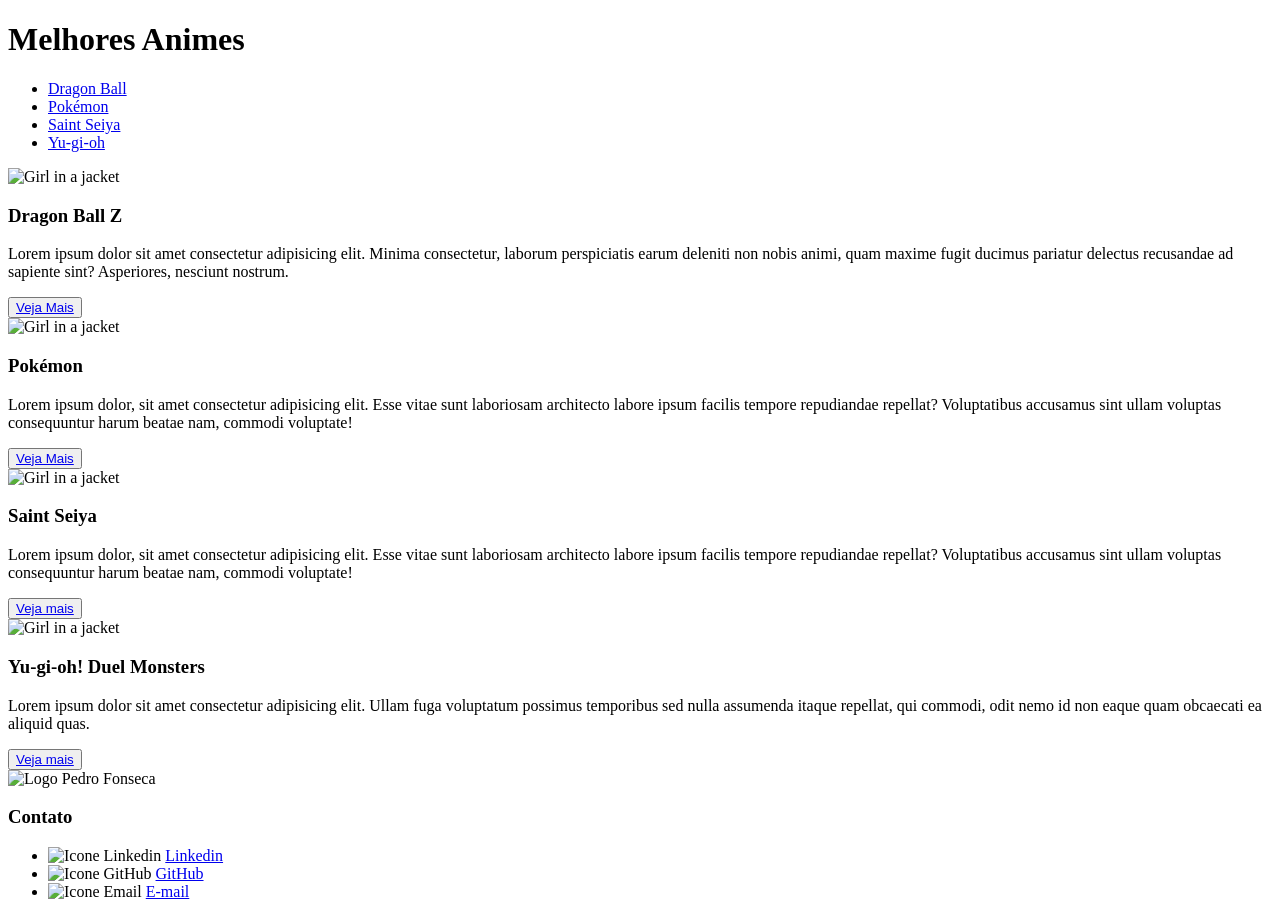
==== index.html @ 8e49d487 "first commit" ====
<!doctype html>
<html lang="pt-BR">
	<head>
		<meta charset="UTF-8" />
		<meta name="viewport" content="width=device-width, initial-scale=1.0" />
		<link rel="stylesheet" href="assets/css/styles.css" />
		<title>Classificação de Animes</title>
	</head>
	<body>
		<header>
			<div class="header">
				<!-- titulo -->
				<h1 class="title">Melhores Animes</h1>

				<!-- navegação -->
				<nav>
					<ul class="navigation_list">
						<li>
							<a href="dragon-ball.html">Dragon Ball</a>
						</li>
						<li>
							<a href="pokemon.html">Pokémon</a>
						</li>
						<li>
							<a href="saint-seiya.html">Saint Seiya</a>
						</li>
						<li>
							<a href="yu-gi-oh.html">Yu-gi-oh</a>
						</li>
					</ul>
				</nav>
			</div>
		</header>

		<!-- conteudo do html -->
		<div class="main_container">
			<div class="container">
				<img
					src="assets/img/6846_dragon_ball_z_hd_wallpapers.jpg"
					alt="Girl in a jacket"
					width="300"
					height="300"
				/>
				<h3 class="container_filho title">Dragon Ball Z</h3>
				<p class="container_filho">
					Lorem ipsum dolor sit amet consectetur adipisicing elit. Minima
					consectetur, laborum perspiciatis earum deleniti non nobis animi, quam
					maxime fugit ducimus pariatur delectus recusandae ad sapiente sint?
					Asperiores, nesciunt nostrum.
				</p>
				<button class="container_filho button">
					<a href="dragon-ball.html" id="link_title"> Veja Mais </a>
				</button>
			</div>

			<!-- divisao -->
			<div class="container">
				<img
					src="assets/img/ash_and_his_pokemon__by_winxflorabloomroxy-d71kp9e.png"
					alt="Girl in a jacket"
					width="300"
					height="300"
				/>
				<h3 class="container_filho title">Pokémon</h3>
				<p class="container_filho">
					Lorem ipsum dolor, sit amet consectetur adipisicing elit. Esse vitae
					sunt laboriosam architecto labore ipsum facilis tempore repudiandae
					repellat? Voluptatibus accusamus sint ullam voluptas consequuntur
					harum beatae nam, commodi voluptate!
				</p>
				<button class="container_filho button">
					<a href="pokemon.html" id="link_title">Veja Mais</a>
				</button>
			</div>

			<!-- divisao -->
			<div class="container">
				<img
					src="assets/img/saint-seiya.jpg"
					alt="Girl in a jacket"
					width="300"
					height="300"
				/>
				<h3 class="container_filho title">Saint Seiya</h3>
				<p class="container_filho">
					Lorem ipsum dolor, sit amet consectetur adipisicing elit. Esse vitae
					sunt laboriosam architecto labore ipsum facilis tempore repudiandae
					repellat? Voluptatibus accusamus sint ullam voluptas consequuntur
					harum beatae nam, commodi voluptate!
				</p>
				<button class="container_filho button">
					<a href="saint-seiya.html" id="link_title">Veja mais</a>
				</button>
			</div>
			<!-- divisao -->
			<div class="container">
				<img
					src="assets/img/yuu_gi_ou__duel_monsters6.jpg"
					alt="Girl in a jacket"
					width="300"
					height="300"
				/>
				<h3 class="container_filho title">Yu-gi-oh! Duel Monsters</h3>
				<p class="container_filho">
					Lorem ipsum dolor sit amet consectetur adipisicing elit. Ullam fuga
					voluptatum possimus temporibus sed nulla assumenda itaque repellat,
					qui commodi, odit nemo id non eaque quam obcaecati ea aliquid quas.
				</p>
				<button class="container_filho button">
					<a href="yu-gi-oh.html" id="link_title"> Veja mais </a>
				</button>
			</div>
		</div>
	</body>
	<footer>
		<div class="footer_info">
			<img src="assets/img/logo.png" alt="Logo Pedro Fonseca" width="210px" />
			<div class="footer_contact">
				<h3>Contato</h3>
				<ul>
					<li>
						<img
							src="assets/img/icons/linkedin-app-white-icon.svg"
							alt="Icone Linkedin"
							width="20px"
						/>
						<a
							href="https://www.linkedin.com/in/pedro-fonseca13/"
							target="_blank"
							>Linkedin
						</a>
					</li>
					<li>
						<img
							src="assets/img/icons/github-white-icon.svg"
							alt="Icone GitHub"
							width="20px"
						/>
						<a href="https://github.com/phFonseca" target="_blank">GitHub </a>
					</li>
					<li>
						<img
							src="assets/img/icons/email.svg"
							alt="Icone Email"
							width="20px"
						/>
						<a href="mailto:rikee_fonseca@hotmail.com" target="_blank"
							>E-mail</a
						>
					</li>
				</ul>
			</div>
		</div>
	</footer>
</html>
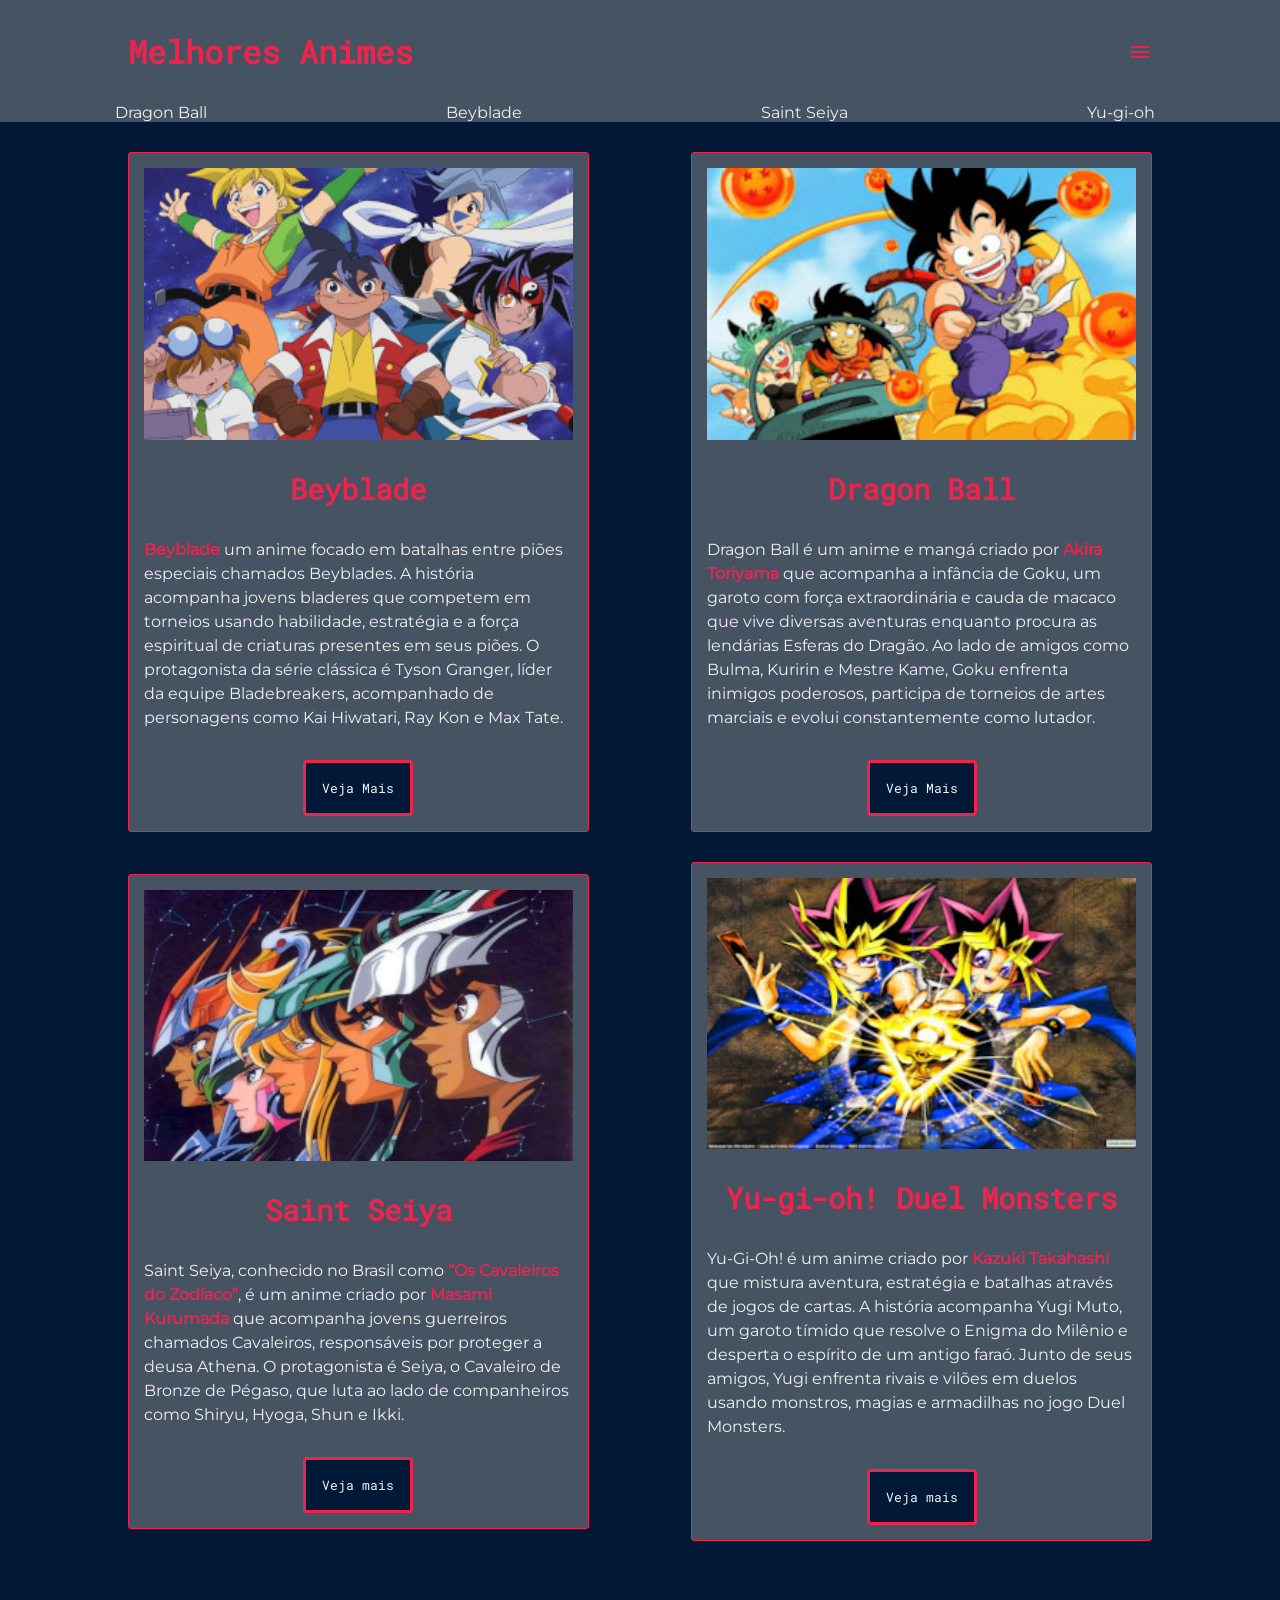
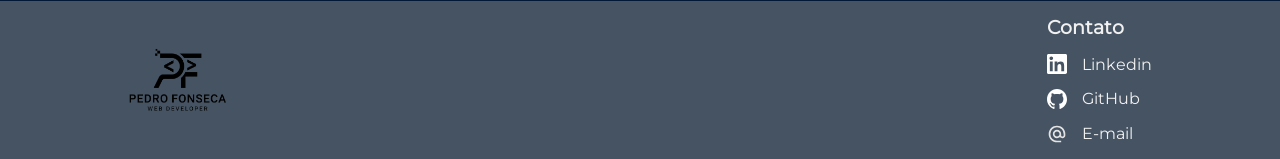
==== commit 8ccdffc2: "organizacao do codigo e incio da funcao de resposividade do codigo" ====
--- a/index.html
+++ b/index.html
@@ -4,6 +4,10 @@
 		<meta charset="UTF-8" />
 		<meta name="viewport" content="width=device-width, initial-scale=1.0" />
 		<link rel="stylesheet" href="assets/css/styles.css" />
+		<link
+			rel="stylesheet"
+			href="https://fonts.googleapis.com/css2?family=Material+Symbols+Outlined:opsz,wght,FILL,GRAD@24,400,0,0&icon_names=menu"
+		/>
 		<title>Classificação de Animes</title>
 	</head>
 	<body>
@@ -13,100 +17,99 @@
 				<h1 class="title">Melhores Animes</h1>
 
 				<!-- navegação -->
-				<nav>
-					<ul class="navigation_list">
-						<li>
-							<a href="dragon-ball.html">Dragon Ball</a>
-						</li>
-						<li>
-							<a href="pokemon.html">Pokémon</a>
-						</li>
-						<li>
-							<a href="saint-seiya.html">Saint Seiya</a>
-						</li>
-						<li>
-							<a href="yu-gi-oh.html">Yu-gi-oh</a>
-						</li>
-					</ul>
-				</nav>
+				<span
+					class="material-symbols-outlined hamburguer"
+					onclick="clickMenu()"
+				>
+					menu
+				</span>
 			</div>
+			<nav id="menu">
+				<ul class="navigation_list">
+					<li>
+						<a href="dragon-ball.html">Dragon Ball</a>
+					</li>
+					<li>
+						<a href="beyblade.html">Beyblade</a>
+					</li>
+					<li>
+						<a href="saint-seiya.html">Saint Seiya</a>
+					</li>
+					<li>
+						<a href="yu-gi-oh.html">Yu-gi-oh</a>
+					</li>
+				</ul>
+			</nav>
 		</header>
 
 		<!-- conteudo do html -->
 		<div class="main_container">
 			<div class="container">
-				<img
-					src="assets/img/6846_dragon_ball_z_hd_wallpapers.jpg"
-					alt="Girl in a jacket"
-					width="300"
-					height="300"
-				/>
-				<h3 class="container_filho title">Dragon Ball Z</h3>
-				<p class="container_filho">
-					Lorem ipsum dolor sit amet consectetur adipisicing elit. Minima
-					consectetur, laborum perspiciatis earum deleniti non nobis animi, quam
-					maxime fugit ducimus pariatur delectus recusandae ad sapiente sint?
-					Asperiores, nesciunt nostrum.
+				<img src="assets/img/beyblade-small.jpg" alt="Girl in a jacket" />
+				<h3 class="title">Beyblade</h3>
+				<p class="white">
+					<strong>Beyblade</strong> um anime focado em batalhas entre piões
+					especiais chamados Beyblades. A história acompanha jovens bladeres que
+					competem em torneios usando habilidade, estratégia e a força
+					espiritual de criaturas presentes em seus piões. O protagonista da
+					série clássica é Tyson Granger, líder da equipe Bladebreakers,
+					acompanhado de personagens como Kai Hiwatari, Ray Kon e Max Tate.
 				</p>
-				<button class="container_filho button">
+				<button class="white button">
+					<a href="beyblade.html" id="link_title">Veja Mais</a>
+				</button>
+			</div>
+
+			<!-- divisao -->
+			<div class="container">
+				<img src="assets/img/dragon-ball-z-small.jpg" alt="Girl in a jacket" />
+				<h3 class="title">Dragon Ball</h3>
+				<p class="white">
+					Dragon Ball é um anime e mangá criado por
+					<strong>Akira Toriyama</strong> que acompanha a infância de Goku, um
+					garoto com força extraordinária e cauda de macaco que vive diversas
+					aventuras enquanto procura as lendárias Esferas do Dragão. Ao lado de
+					amigos como Bulma, Kuririn e Mestre Kame, Goku enfrenta inimigos
+					poderosos, participa de torneios de artes marciais e evolui
+					constantemente como lutador.
+				</p>
+				<button class="white button">
 					<a href="dragon-ball.html" id="link_title"> Veja Mais </a>
 				</button>
 			</div>
 
 			<!-- divisao -->
 			<div class="container">
-				<img
-					src="assets/img/ash_and_his_pokemon__by_winxflorabloomroxy-d71kp9e.png"
-					alt="Girl in a jacket"
-					width="300"
-					height="300"
-				/>
-				<h3 class="container_filho title">Pokémon</h3>
-				<p class="container_filho">
-					Lorem ipsum dolor, sit amet consectetur adipisicing elit. Esse vitae
-					sunt laboriosam architecto labore ipsum facilis tempore repudiandae
-					repellat? Voluptatibus accusamus sint ullam voluptas consequuntur
-					harum beatae nam, commodi voluptate!
+				<img src="assets/img/saint-seiya-small.jpg" alt="Girl in a jacket" />
+				<h3 class="title">Saint Seiya</h3>
+				<p class="white">
+					Saint Seiya, conhecido no Brasil como
+					<strong>“Os Cavaleiros do Zodíaco”</strong>, é um anime criado por
+					<strong>Masami Kurumada</strong> que acompanha jovens guerreiros
+					chamados Cavaleiros, responsáveis por proteger a deusa Athena. O
+					protagonista é Seiya, o Cavaleiro de Bronze de Pégaso, que luta ao
+					lado de companheiros como Shiryu, Hyoga, Shun e Ikki.
 				</p>
-				<button class="container_filho button">
-					<a href="pokemon.html" id="link_title">Veja Mais</a>
-				</button>
-			</div>
-
-			<!-- divisao -->
-			<div class="container">
-				<img
-					src="assets/img/saint-seiya.jpg"
-					alt="Girl in a jacket"
-					width="300"
-					height="300"
-				/>
-				<h3 class="container_filho title">Saint Seiya</h3>
-				<p class="container_filho">
-					Lorem ipsum dolor, sit amet consectetur adipisicing elit. Esse vitae
-					sunt laboriosam architecto labore ipsum facilis tempore repudiandae
-					repellat? Voluptatibus accusamus sint ullam voluptas consequuntur
-					harum beatae nam, commodi voluptate!
-				</p>
-				<button class="container_filho button">
+				<button class="white button">
 					<a href="saint-seiya.html" id="link_title">Veja mais</a>
 				</button>
 			</div>
 			<!-- divisao -->
 			<div class="container">
 				<img
-					src="assets/img/yuu_gi_ou__duel_monsters6.jpg"
+					src="assets/img/yu-gi-oh-duel-monsters-small.jpg"
 					alt="Girl in a jacket"
-					width="300"
-					height="300"
 				/>
-				<h3 class="container_filho title">Yu-gi-oh! Duel Monsters</h3>
-				<p class="container_filho">
-					Lorem ipsum dolor sit amet consectetur adipisicing elit. Ullam fuga
-					voluptatum possimus temporibus sed nulla assumenda itaque repellat,
-					qui commodi, odit nemo id non eaque quam obcaecati ea aliquid quas.
+				<h3 class="title">Yu-gi-oh! Duel Monsters</h3>
+				<p class="white">
+					Yu-Gi-Oh! é um anime criado por <strong>Kazuki Takahashi</strong> que
+					mistura aventura, estratégia e batalhas através de jogos de cartas. A
+					história acompanha Yugi Muto, um garoto tímido que resolve o Enigma do
+					Milênio e desperta o espírito de um antigo faraó. Junto de seus
+					amigos, Yugi enfrenta rivais e vilões em duelos usando monstros,
+					magias e armadilhas no jogo Duel Monsters.
 				</p>
-				<button class="container_filho button">
+				<button class="white button">
 					<a href="yu-gi-oh.html" id="link_title"> Veja mais </a>
 				</button>
 			</div>
@@ -114,7 +117,7 @@
 	</body>
 	<footer>
 		<div class="footer_info">
-			<img src="assets/img/logo.png" alt="Logo Pedro Fonseca" width="210px" />
+			<img src="assets/img/logo.png" alt="Logo Pedro Fonseca" width="100px" />
 			<div class="footer_contact">
 				<h3>Contato</h3>
 				<ul>
@@ -152,4 +155,13 @@
 			</div>
 		</div>
 	</footer>
+	<script>
+		function clickMenu() {
+			if (menu.style.display == 'block') {
+				menu.style.display = 'none'
+			} else {
+				menu.style.display = 'block'
+			}
+		}
+	</script>
 </html>
--- a/assets/css/styles.css
+++ b/assets/css/styles.css
@@ -0,0 +1,232 @@
+:root {
+	--red: #ed254e;
+	--text-white: #f1f1f1;
+	--primary-background: #011936;
+	--secondary-background: #465362;
+}
+
+@font-face {
+	font-family: 'Montserrat';
+	src: url('../fonts/Montserrat-VariableFont_wght.ttf') format('truetype');
+	font-weight: normal;
+	font-style: normal;
+}
+
+@font-face {
+	font-family: 'Roboto';
+	src:
+		url('../fonts/RobotoMono-VariableFont_wght.ttf') format('truetype'),
+		url('../fonts/RobotoMono-Italic-VariableFont_wght.ttf'),
+		url('truetype');
+	font-weight: normal;
+	font-style: normal;
+}
+
+* {
+	margin: 0;
+	padding: 0;
+	box-sizing: border-box;
+}
+
+body {
+	font-family: 'Montserrat', sans-serif;
+	background-color: var(--primary-background);
+}
+
+a:link,
+a:visited {
+	color: var(--text-white);
+	text-decoration: none;
+	cursor: pointer;
+}
+
+a:link:active,
+a:visited:active {
+	color: var(--text-white);
+}
+
+header {
+	background-color: var(--secondary-background);
+}
+
+.header {
+	display: flex;
+	align-items: center;
+	margin: auto;
+	width: 80%;
+	padding: 30px 0;
+	flex-direction: row;
+	color: var(--red);
+	justify-content: space-between;
+}
+
+.main_container {
+	margin: 30px auto;
+	width: 80%;
+	display: flex;
+	align-items: center;
+	flex-wrap: wrap;
+	justify-content: space-between;
+}
+
+.container {
+	border: 1px solid var(--red);
+	border-radius: 3px;
+	padding: 15px;
+	display: flex;
+	gap: 30px;
+	justify-content: center;
+	align-items: center;
+	margin-bottom: 30px;
+	width: 45%;
+	flex-direction: column;
+	background-color: var(--secondary-background);
+}
+
+.container img {
+	object-fit: contain;
+	width: 100%;
+}
+
+.container h3 {
+	font-size: 1.8rem;
+	text-align: center;
+}
+
+.container p {
+	line-height: 1.5rem;
+}
+
+.container strong {
+	color: var(--red);
+}
+
+.white {
+	color: var(--text-white);
+}
+
+.button {
+	background-color: var(--primary-background);
+	border-radius: 10px;
+	border: solid 3px var(--red);
+	color: var(--text-white);
+	cursor: pointer;
+	font-family: 'Roboto';
+	padding: 15px;
+	transition: all 0.5s;
+
+	padding: 16px;
+	border-radius: 4px;
+
+	text-align: center;
+}
+
+.button {
+	cursor: pointer;
+	display: inline-block;
+	position: relative;
+	transition: 0.5s;
+}
+
+.button:after {
+	content: '»';
+	position: absolute;
+	opacity: 0;
+	top: 14px;
+	right: -20px;
+	transition: 0.5s;
+}
+
+.button:hover {
+	padding-right: 24px;
+	padding-left: 8px;
+	box-shadow: 0 10px 20px -8px rgba(255, 255, 255, 0.4);
+}
+
+.button:hover:after {
+	opacity: 1;
+	right: 10px;
+}
+.navigation_list {
+	display: flex;
+	align-items: center;
+	justify-content: space-around;
+	padding: 0;
+	list-style: none;
+}
+
+.navigation_list li {
+	margin-right: 10px;
+}
+
+.title {
+	color: var(--red);
+	font-family: 'Roboto';
+}
+
+footer {
+	background-color: var(--secondary-background);
+}
+
+.footer_info {
+	width: 80%;
+	margin: auto;
+	display: flex;
+	align-items: center;
+	justify-content: space-between;
+	color: #f1f1f1;
+}
+
+.footer_contact {
+	display: flex;
+	flex-direction: column;
+	gap: 15px;
+	padding: 15px 0;
+}
+
+.footer_info ul {
+	list-style: none;
+	display: flex;
+	flex-direction: column;
+	color: #f1f1f1;
+	gap: 15px;
+}
+
+.footer_info li {
+	display: flex;
+	align-items: center;
+	gap: 15px;
+}
+
+@media only screen and (max-width: 600px) {
+	nav {
+		display: none;
+		padding-bottom: 30px;
+	}
+
+	.main_container {
+		margin: 30px auto;
+		width: 80%;
+		display: flex;
+		align-items: center;
+		flex-direction: column;
+	}
+
+	.container {
+		border: 1px solid var(--red);
+		border-radius: 3px;
+		padding: 15px;
+		display: flex;
+		justify-content: center;
+		align-items: center;
+		margin-bottom: 30px;
+		width: 100%;
+		flex-direction: column;
+		background-color: var(--secondary-background);
+	}
+
+	.container img {
+		object-fit: contain;
+		width: 100%;
+	}
+}
